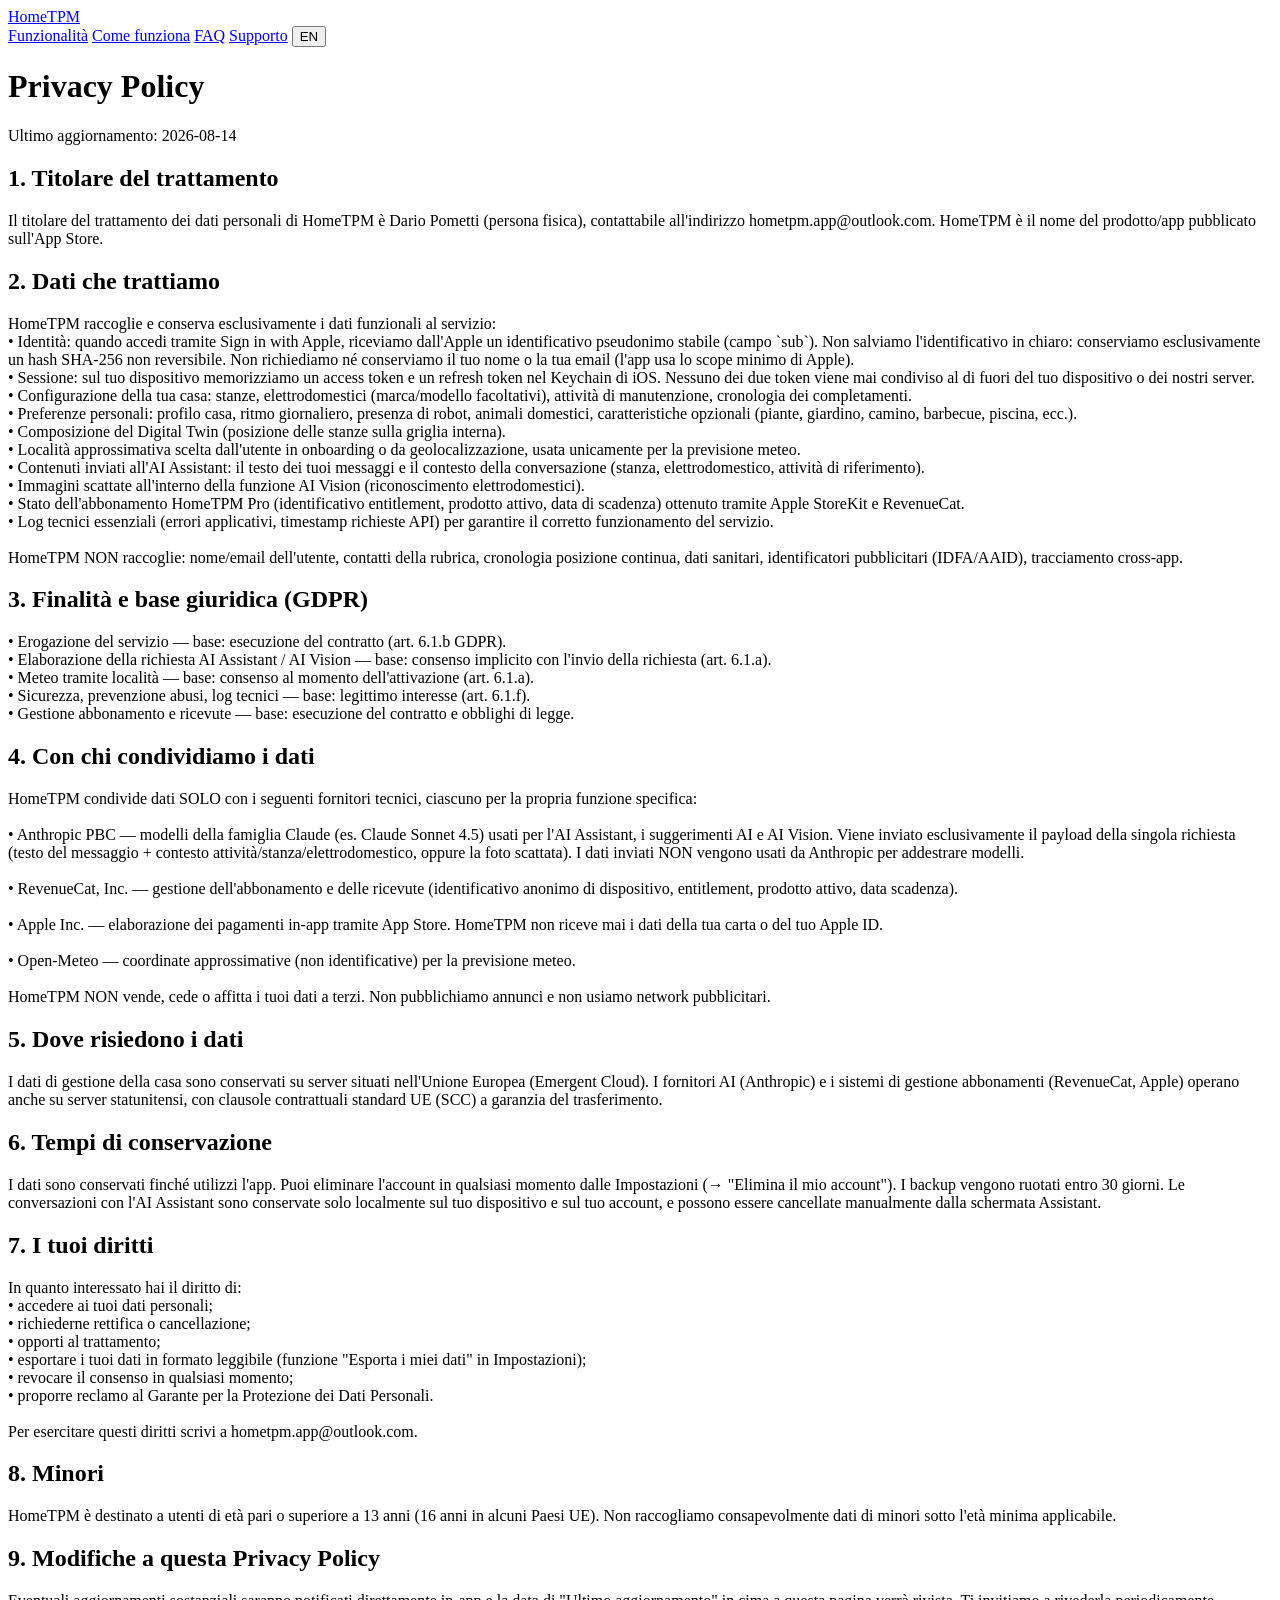
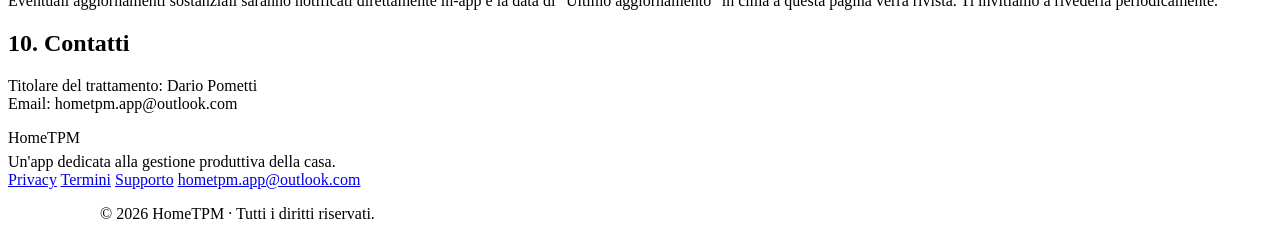
==== privacy.html @ e12c5541 "Add files via upload" ====
<!doctype html><html lang="it"><head>
<title data-title-it="Privacy Policy · HomeTPM" data-title-en="Privacy Policy · HomeTPM">Privacy Policy · HomeTPM</title>
<meta name="description" data-desc-it="Privacy Policy di HomeTPM." data-desc-en="Privacy Policy of HomeTPM." content="Privacy Policy di HomeTPM.">
<meta charset="utf-8">
<meta name="viewport" content="width=device-width,initial-scale=1,viewport-fit=cover">
<meta name="theme-color" content="#2E7D5F">
<link rel="stylesheet" href="assets/css/style.css">
<script defer src="assets/js/i18n.js"></script>
</head><body>
<header class="nav"><div class="nav-inner">
  <a href="index.html" class="brand-mark"><span class="dot"></span> HomeTPM</a>
  <nav class="nav-links">
    <a href="index.html#features" data-it="Funzionalità" data-en="Features">Funzionalità</a>
    <a href="index.html#how" data-it="Come funziona" data-en="How it works">Come funziona</a>
    <a href="index.html#faq" data-it="FAQ" data-en="FAQ">FAQ</a>
    <a href="support.html" data-it="Supporto" data-en="Support">Supporto</a>
    <button id="lang-toggle" class="lang" aria-label="Language">EN</button>
  </nav>
</div></header>
<main class="legal-page">
  <h1 data-it="Privacy Policy" data-en="Privacy Policy">Privacy Policy</h1>
  <div class="updated" data-it="Ultimo aggiornamento: 2026-08-14" data-en="Last updated: 2026-08-14">Ultimo aggiornamento: 2026-08-14</div>
  <h2 data-it="1. Titolare del trattamento" data-en="1. Data controller">1. Titolare del trattamento</h2><p data-it="Il titolare del trattamento dei dati personali di HomeTPM è Dario Pometti (persona fisica), contattabile all&#x27;indirizzo hometpm.app@outlook.com. HomeTPM è il nome del prodotto/app pubblicato sull&#x27;App Store." data-en="The data controller for HomeTPM is Dario Pometti (natural person), reachable at hometpm.app@outlook.com. HomeTPM is the name of the product/app published on the App Store.">Il titolare del trattamento dei dati personali di HomeTPM è Dario Pometti (persona fisica), contattabile all&#x27;indirizzo hometpm.app@outlook.com. HomeTPM è il nome del prodotto/app pubblicato sull&#x27;App Store.</p><h2 data-it="2. Dati che trattiamo" data-en="2. Data we process">2. Dati che trattiamo</h2><p data-it="HomeTPM raccoglie e conserva esclusivamente i dati funzionali al servizio:<br>• Identità: quando accedi tramite Sign in with Apple, riceviamo dall&#x27;Apple un identificativo pseudonimo stabile (campo `sub`). Non salviamo l&#x27;identificativo in chiaro: conserviamo esclusivamente un hash SHA-256 non reversibile. Non richiediamo né conserviamo il tuo nome o la tua email (l&#x27;app usa lo scope minimo di Apple).<br>• Sessione: sul tuo dispositivo memorizziamo un access token e un refresh token nel Keychain di iOS. Nessuno dei due token viene mai condiviso al di fuori del tuo dispositivo o dei nostri server.<br>• Configurazione della tua casa: stanze, elettrodomestici (marca/modello facoltativi), attività di manutenzione, cronologia dei completamenti.<br>• Preferenze personali: profilo casa, ritmo giornaliero, presenza di robot, animali domestici, caratteristiche opzionali (piante, giardino, camino, barbecue, piscina, ecc.).<br>• Composizione del Digital Twin (posizione delle stanze sulla griglia interna).<br>• Località approssimativa scelta dall&#x27;utente in onboarding o da geolocalizzazione, usata unicamente per la previsione meteo.<br>• Contenuti inviati all&#x27;AI Assistant: il testo dei tuoi messaggi e il contesto della conversazione (stanza, elettrodomestico, attività di riferimento).<br>• Immagini scattate all&#x27;interno della funzione AI Vision (riconoscimento elettrodomestici).<br>• Stato dell&#x27;abbonamento HomeTPM Pro (identificativo entitlement, prodotto attivo, data di scadenza) ottenuto tramite Apple StoreKit e RevenueCat.<br>• Log tecnici essenziali (errori applicativi, timestamp richieste API) per garantire il corretto funzionamento del servizio.<br><br>HomeTPM NON raccoglie: nome/email dell&#x27;utente, contatti della rubrica, cronologia posizione continua, dati sanitari, identificatori pubblicitari (IDFA/AAID), tracciamento cross-app." data-en="HomeTPM collects and stores only data that is functional to the service:<br>• Identity: when you sign in with Apple, we receive a stable pseudonymous identifier (`sub`) from Apple. We DO NOT store it in clear text: we only keep a non-reversible SHA-256 hash. We do not request nor store your name or email (the app uses the minimum Apple scope).<br>• Session: your device stores an access token and a refresh token in the iOS Keychain. Neither token is ever shared outside your device or our servers.<br>• Your home configuration: rooms, appliances (optional brand/model), maintenance tasks, completion history.<br>• Personal preferences: house profile, daily pace, robot presence, pets, optional home features (plants, garden, fireplace, barbecue, pool, etc.).<br>• Digital Twin composition (room positions on the internal grid).<br>• Approximate location chosen at onboarding or via geolocation, used solely for the weather forecast.<br>• Content sent to the AI Assistant: the text of your messages and the conversation context (room, appliance, task).<br>• Photos taken via the AI Vision function (appliance recognition).<br>• HomeTPM Pro subscription state (entitlement identifier, active product, expiry date) obtained via Apple StoreKit and RevenueCat.<br>• Essential technical logs (app errors, API request timestamps) to keep the service running correctly.<br><br>HomeTPM DOES NOT collect: user name/email, address book contacts, continuous location history, health data, advertising identifiers (IDFA/AAID), or cross-app tracking.">HomeTPM raccoglie e conserva esclusivamente i dati funzionali al servizio:<br>• Identità: quando accedi tramite Sign in with Apple, riceviamo dall&#x27;Apple un identificativo pseudonimo stabile (campo `sub`). Non salviamo l&#x27;identificativo in chiaro: conserviamo esclusivamente un hash SHA-256 non reversibile. Non richiediamo né conserviamo il tuo nome o la tua email (l&#x27;app usa lo scope minimo di Apple).<br>• Sessione: sul tuo dispositivo memorizziamo un access token e un refresh token nel Keychain di iOS. Nessuno dei due token viene mai condiviso al di fuori del tuo dispositivo o dei nostri server.<br>• Configurazione della tua casa: stanze, elettrodomestici (marca/modello facoltativi), attività di manutenzione, cronologia dei completamenti.<br>• Preferenze personali: profilo casa, ritmo giornaliero, presenza di robot, animali domestici, caratteristiche opzionali (piante, giardino, camino, barbecue, piscina, ecc.).<br>• Composizione del Digital Twin (posizione delle stanze sulla griglia interna).<br>• Località approssimativa scelta dall&#x27;utente in onboarding o da geolocalizzazione, usata unicamente per la previsione meteo.<br>• Contenuti inviati all&#x27;AI Assistant: il testo dei tuoi messaggi e il contesto della conversazione (stanza, elettrodomestico, attività di riferimento).<br>• Immagini scattate all&#x27;interno della funzione AI Vision (riconoscimento elettrodomestici).<br>• Stato dell&#x27;abbonamento HomeTPM Pro (identificativo entitlement, prodotto attivo, data di scadenza) ottenuto tramite Apple StoreKit e RevenueCat.<br>• Log tecnici essenziali (errori applicativi, timestamp richieste API) per garantire il corretto funzionamento del servizio.<br><br>HomeTPM NON raccoglie: nome/email dell&#x27;utente, contatti della rubrica, cronologia posizione continua, dati sanitari, identificatori pubblicitari (IDFA/AAID), tracciamento cross-app.</p><h2 data-it="3. Finalità e base giuridica (GDPR)" data-en="3. Purposes and legal basis (GDPR)">3. Finalità e base giuridica (GDPR)</h2><p data-it="• Erogazione del servizio — base: esecuzione del contratto (art. 6.1.b GDPR).<br>• Elaborazione della richiesta AI Assistant / AI Vision — base: consenso implicito con l&#x27;invio della richiesta (art. 6.1.a).<br>• Meteo tramite località — base: consenso al momento dell&#x27;attivazione (art. 6.1.a).<br>• Sicurezza, prevenzione abusi, log tecnici — base: legittimo interesse (art. 6.1.f).<br>• Gestione abbonamento e ricevute — base: esecuzione del contratto e obblighi di legge." data-en="• Delivering the service — basis: contract performance (GDPR art. 6.1.b).<br>• Processing your AI Assistant / AI Vision requests — basis: implicit consent when you send the request (art. 6.1.a).<br>• Weather via location — basis: consent given at activation (art. 6.1.a).<br>• Security, abuse prevention, technical logs — basis: legitimate interest (art. 6.1.f).<br>• Subscription and receipt management — basis: contract performance and legal obligation.">• Erogazione del servizio — base: esecuzione del contratto (art. 6.1.b GDPR).<br>• Elaborazione della richiesta AI Assistant / AI Vision — base: consenso implicito con l&#x27;invio della richiesta (art. 6.1.a).<br>• Meteo tramite località — base: consenso al momento dell&#x27;attivazione (art. 6.1.a).<br>• Sicurezza, prevenzione abusi, log tecnici — base: legittimo interesse (art. 6.1.f).<br>• Gestione abbonamento e ricevute — base: esecuzione del contratto e obblighi di legge.</p><h2 data-it="4. Con chi condividiamo i dati" data-en="4. Who we share data with">4. Con chi condividiamo i dati</h2><p data-it="HomeTPM condivide dati SOLO con i seguenti fornitori tecnici, ciascuno per la propria funzione specifica:<br><br>• Anthropic PBC — modelli della famiglia Claude (es. Claude Sonnet 4.5) usati per l&#x27;AI Assistant, i suggerimenti AI e AI Vision. Viene inviato esclusivamente il payload della singola richiesta (testo del messaggio + contesto attività/stanza/elettrodomestico, oppure la foto scattata). I dati inviati NON vengono usati da Anthropic per addestrare modelli.<br><br>• RevenueCat, Inc. — gestione dell&#x27;abbonamento e delle ricevute (identificativo anonimo di dispositivo, entitlement, prodotto attivo, data scadenza).<br><br>• Apple Inc. — elaborazione dei pagamenti in-app tramite App Store. HomeTPM non riceve mai i dati della tua carta o del tuo Apple ID.<br><br>• Open-Meteo — coordinate approssimative (non identificative) per la previsione meteo.<br><br>HomeTPM NON vende, cede o affitta i tuoi dati a terzi. Non pubblichiamo annunci e non usiamo network pubblicitari." data-en="HomeTPM shares data ONLY with the following technical providers, each for their specific function:<br><br>• Anthropic PBC — Claude family models (e.g. Claude Sonnet 4.5) used for the AI Assistant, AI tips and AI Vision. Only the payload of the individual request is sent (message text + task/room/appliance context, or the captured photo). Data sent is NOT used by Anthropic to train models.<br><br>• RevenueCat, Inc. — subscription and receipt management (anonymous device identifier, entitlement, active product, expiry date).<br><br>• Apple Inc. — in-app payment processing via the App Store. HomeTPM never receives your card or Apple ID details.<br><br>• Open-Meteo — approximate coordinates (non-identifying) for the weather forecast.<br><br>HomeTPM DOES NOT sell, license or rent your data to third parties. No ads, no advertising networks.">HomeTPM condivide dati SOLO con i seguenti fornitori tecnici, ciascuno per la propria funzione specifica:<br><br>• Anthropic PBC — modelli della famiglia Claude (es. Claude Sonnet 4.5) usati per l&#x27;AI Assistant, i suggerimenti AI e AI Vision. Viene inviato esclusivamente il payload della singola richiesta (testo del messaggio + contesto attività/stanza/elettrodomestico, oppure la foto scattata). I dati inviati NON vengono usati da Anthropic per addestrare modelli.<br><br>• RevenueCat, Inc. — gestione dell&#x27;abbonamento e delle ricevute (identificativo anonimo di dispositivo, entitlement, prodotto attivo, data scadenza).<br><br>• Apple Inc. — elaborazione dei pagamenti in-app tramite App Store. HomeTPM non riceve mai i dati della tua carta o del tuo Apple ID.<br><br>• Open-Meteo — coordinate approssimative (non identificative) per la previsione meteo.<br><br>HomeTPM NON vende, cede o affitta i tuoi dati a terzi. Non pubblichiamo annunci e non usiamo network pubblicitari.</p><h2 data-it="5. Dove risiedono i dati" data-en="5. Where data resides">5. Dove risiedono i dati</h2><p data-it="I dati di gestione della casa sono conservati su server situati nell&#x27;Unione Europea (Emergent Cloud). I fornitori AI (Anthropic) e i sistemi di gestione abbonamenti (RevenueCat, Apple) operano anche su server statunitensi, con clausole contrattuali standard UE (SCC) a garanzia del trasferimento." data-en="Home management data is stored on servers located in the European Union (Emergent Cloud). AI providers (Anthropic) and subscription management systems (RevenueCat, Apple) also operate on US servers, under EU Standard Contractual Clauses (SCC) to safeguard the transfer.">I dati di gestione della casa sono conservati su server situati nell&#x27;Unione Europea (Emergent Cloud). I fornitori AI (Anthropic) e i sistemi di gestione abbonamenti (RevenueCat, Apple) operano anche su server statunitensi, con clausole contrattuali standard UE (SCC) a garanzia del trasferimento.</p><h2 data-it="6. Tempi di conservazione" data-en="6. Retention">6. Tempi di conservazione</h2><p data-it="I dati sono conservati finché utilizzi l&#x27;app. Puoi eliminare l&#x27;account in qualsiasi momento dalle Impostazioni (→ &quot;Elimina il mio account&quot;). I backup vengono ruotati entro 30 giorni. Le conversazioni con l&#x27;AI Assistant sono conservate solo localmente sul tuo dispositivo e sul tuo account, e possono essere cancellate manualmente dalla schermata Assistant." data-en="Data is kept as long as you use the app. You can delete your account at any time from Settings (→ &quot;Delete my account&quot;). Backups rotate within 30 days. AI Assistant conversations are kept only on your device and your account and can be cleared manually from the Assistant screen.">I dati sono conservati finché utilizzi l&#x27;app. Puoi eliminare l&#x27;account in qualsiasi momento dalle Impostazioni (→ &quot;Elimina il mio account&quot;). I backup vengono ruotati entro 30 giorni. Le conversazioni con l&#x27;AI Assistant sono conservate solo localmente sul tuo dispositivo e sul tuo account, e possono essere cancellate manualmente dalla schermata Assistant.</p><h2 data-it="7. I tuoi diritti" data-en="7. Your rights">7. I tuoi diritti</h2><p data-it="In quanto interessato hai il diritto di:<br>• accedere ai tuoi dati personali;<br>• richiederne rettifica o cancellazione;<br>• opporti al trattamento;<br>• esportare i tuoi dati in formato leggibile (funzione &quot;Esporta i miei dati&quot; in Impostazioni);<br>• revocare il consenso in qualsiasi momento;<br>• proporre reclamo al Garante per la Protezione dei Dati Personali.<br><br>Per esercitare questi diritti scrivi a hometpm.app@outlook.com." data-en="As data subject you have the right to:<br>• access your personal data;<br>• request rectification or deletion;<br>• object to processing;<br>• export your data in a portable format (&quot;Export my data&quot; in Settings);<br>• withdraw consent at any time;<br>• lodge a complaint with your local Data Protection Authority.<br><br>To exercise these rights write to hometpm.app@outlook.com.">In quanto interessato hai il diritto di:<br>• accedere ai tuoi dati personali;<br>• richiederne rettifica o cancellazione;<br>• opporti al trattamento;<br>• esportare i tuoi dati in formato leggibile (funzione &quot;Esporta i miei dati&quot; in Impostazioni);<br>• revocare il consenso in qualsiasi momento;<br>• proporre reclamo al Garante per la Protezione dei Dati Personali.<br><br>Per esercitare questi diritti scrivi a hometpm.app@outlook.com.</p><h2 data-it="8. Minori" data-en="8. Minors">8. Minori</h2><p data-it="HomeTPM è destinato a utenti di età pari o superiore a 13 anni (16 anni in alcuni Paesi UE). Non raccogliamo consapevolmente dati di minori sotto l&#x27;età minima applicabile." data-en="HomeTPM is intended for users aged 13 or older (16 in some EU countries). We do not knowingly collect data from minors below the applicable minimum age.">HomeTPM è destinato a utenti di età pari o superiore a 13 anni (16 anni in alcuni Paesi UE). Non raccogliamo consapevolmente dati di minori sotto l&#x27;età minima applicabile.</p><h2 data-it="9. Modifiche a questa Privacy Policy" data-en="9. Changes to this Privacy Policy">9. Modifiche a questa Privacy Policy</h2><p data-it="Eventuali aggiornamenti sostanziali saranno notificati direttamente in-app e la data di &quot;Ultimo aggiornamento&quot; in cima a questa pagina verrà rivista. Ti invitiamo a rivederla periodicamente." data-en="Any material update will be notified in-app and the &quot;Last updated&quot; date at the top of this page will be revised. We encourage you to review it periodically.">Eventuali aggiornamenti sostanziali saranno notificati direttamente in-app e la data di &quot;Ultimo aggiornamento&quot; in cima a questa pagina verrà rivista. Ti invitiamo a rivederla periodicamente.</p><h2 data-it="10. Contatti" data-en="10. Contact">10. Contatti</h2><p data-it="Titolare del trattamento: Dario Pometti<br>Email: hometpm.app@outlook.com" data-en="Data controller: Dario Pometti<br>Email: hometpm.app@outlook.com">Titolare del trattamento: Dario Pometti<br>Email: hometpm.app@outlook.com</p>
</main>
<footer class="footer"><div class="footer-inner">
  <div>
    <div class="brand-mark"><span class="dot"></span> HomeTPM</div>
    <div class="footer-copy" style="margin-top:6px" data-it="Un'app dedicata alla gestione produttiva della casa." data-en="An app dedicated to productive home management.">Un'app dedicata alla gestione produttiva della casa.</div>
  </div>
  <div class="footer-links">
    <a href="privacy.html" data-it="Privacy" data-en="Privacy">Privacy</a>
    <a href="terms.html" data-it="Termini" data-en="Terms">Termini</a>
    <a href="support.html" data-it="Supporto" data-en="Support">Supporto</a>
    <a href="mailto:hometpm.app@outlook.com">hometpm.app@outlook.com</a>
  </div>
</div>
<div style="max-width:1080px;margin:16px auto 0;padding:0 22px" class="footer-copy">© 2026 HomeTPM · <span data-it="Tutti i diritti riservati." data-en="All rights reserved.">Tutti i diritti riservati.</span></div>
</footer>
</body></html>
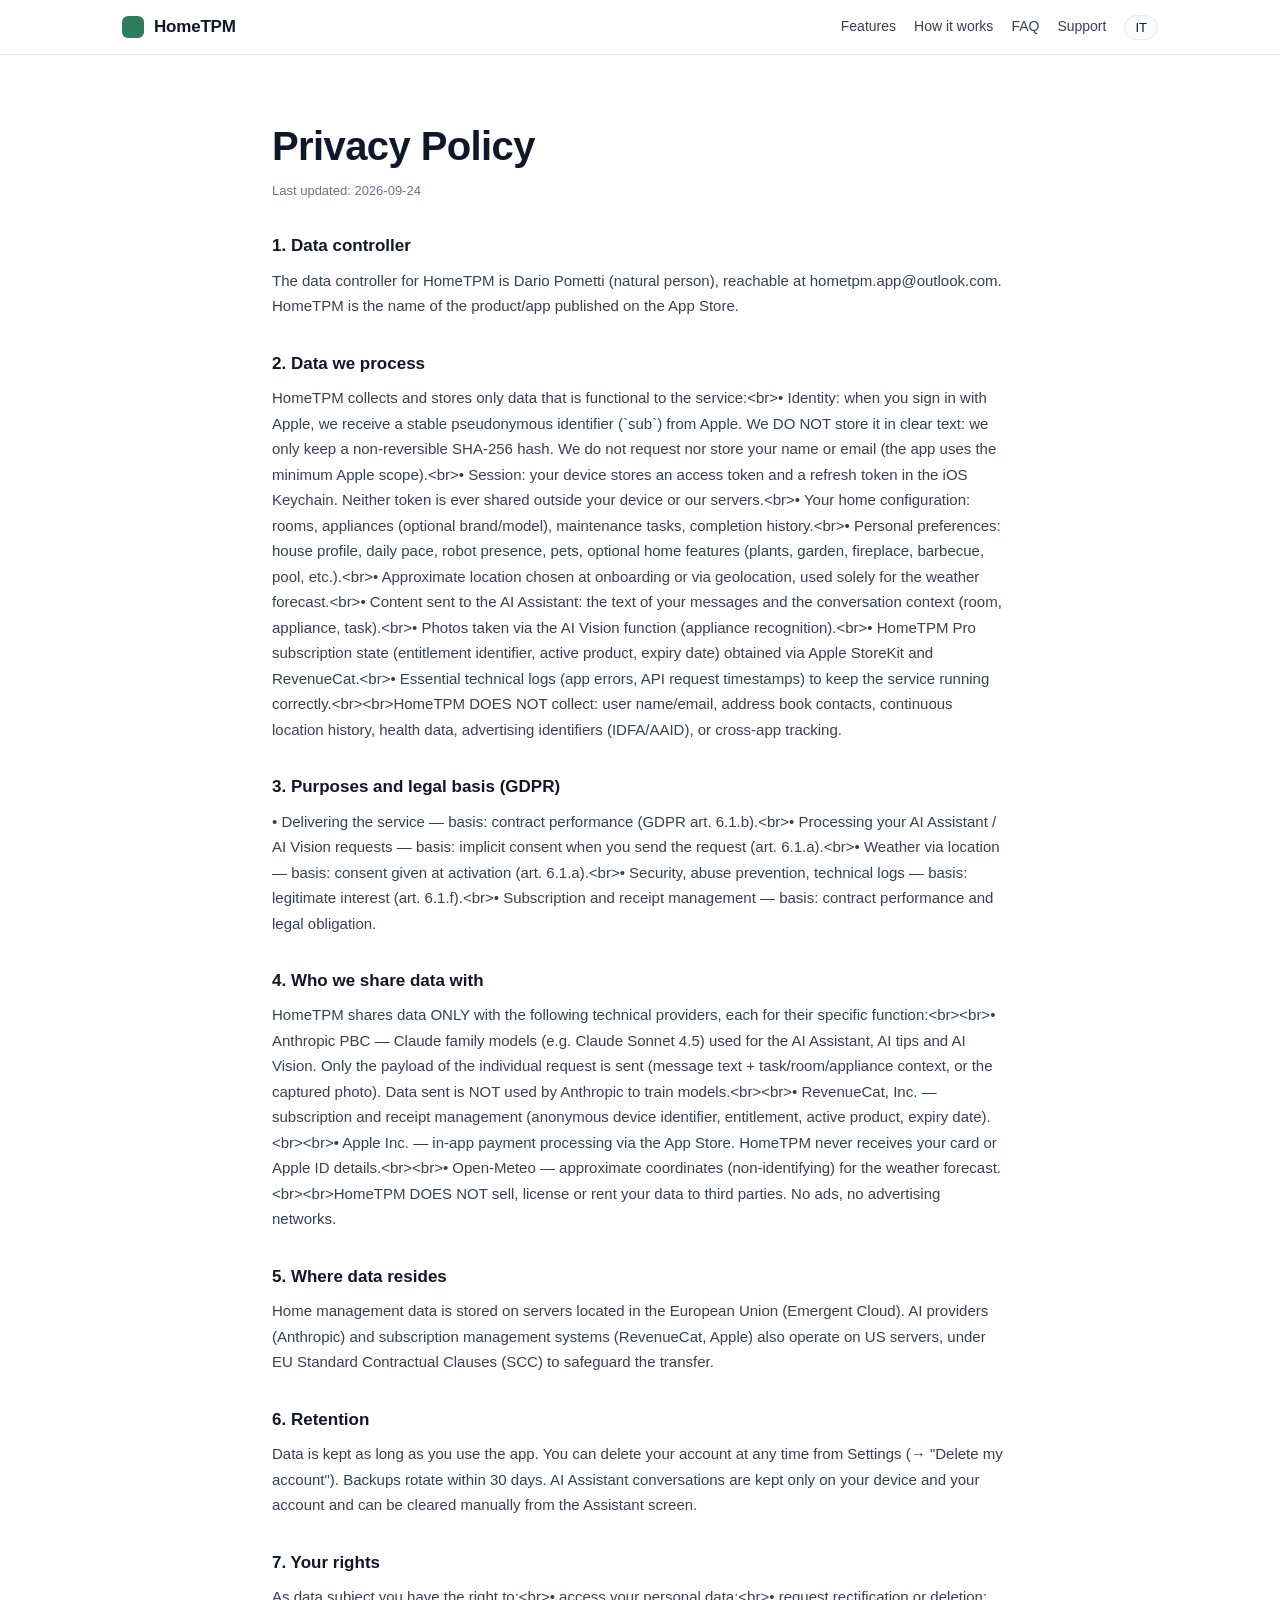
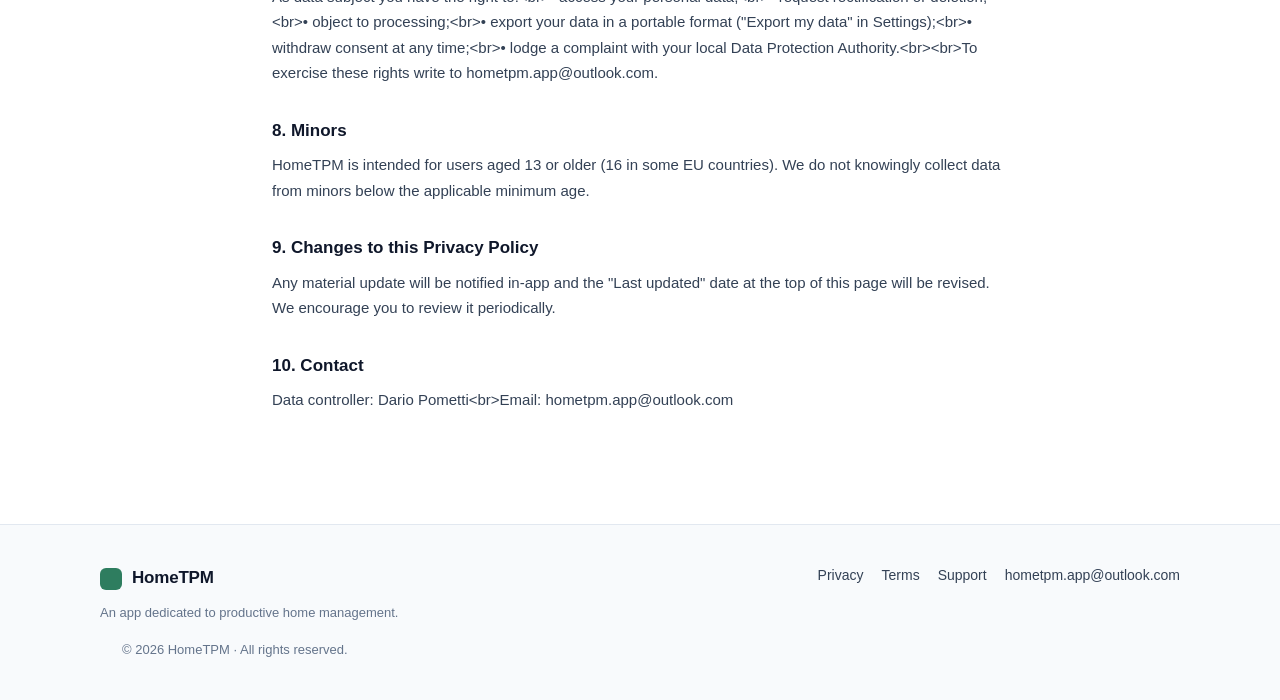
==== commit a8a75d12: "Add files via upload" ====
--- a/privacy.html
+++ b/privacy.html
@@ -19,8 +19,8 @@
 </div></header>
 <main class="legal-page">
   <h1 data-it="Privacy Policy" data-en="Privacy Policy">Privacy Policy</h1>
-  <div class="updated" data-it="Ultimo aggiornamento: 2026-08-14" data-en="Last updated: 2026-08-14">Ultimo aggiornamento: 2026-08-14</div>
-  <h2 data-it="1. Titolare del trattamento" data-en="1. Data controller">1. Titolare del trattamento</h2><p data-it="Il titolare del trattamento dei dati personali di HomeTPM è Dario Pometti (persona fisica), contattabile all&#x27;indirizzo hometpm.app@outlook.com. HomeTPM è il nome del prodotto/app pubblicato sull&#x27;App Store." data-en="The data controller for HomeTPM is Dario Pometti (natural person), reachable at hometpm.app@outlook.com. HomeTPM is the name of the product/app published on the App Store.">Il titolare del trattamento dei dati personali di HomeTPM è Dario Pometti (persona fisica), contattabile all&#x27;indirizzo hometpm.app@outlook.com. HomeTPM è il nome del prodotto/app pubblicato sull&#x27;App Store.</p><h2 data-it="2. Dati che trattiamo" data-en="2. Data we process">2. Dati che trattiamo</h2><p data-it="HomeTPM raccoglie e conserva esclusivamente i dati funzionali al servizio:<br>• Identità: quando accedi tramite Sign in with Apple, riceviamo dall&#x27;Apple un identificativo pseudonimo stabile (campo `sub`). Non salviamo l&#x27;identificativo in chiaro: conserviamo esclusivamente un hash SHA-256 non reversibile. Non richiediamo né conserviamo il tuo nome o la tua email (l&#x27;app usa lo scope minimo di Apple).<br>• Sessione: sul tuo dispositivo memorizziamo un access token e un refresh token nel Keychain di iOS. Nessuno dei due token viene mai condiviso al di fuori del tuo dispositivo o dei nostri server.<br>• Configurazione della tua casa: stanze, elettrodomestici (marca/modello facoltativi), attività di manutenzione, cronologia dei completamenti.<br>• Preferenze personali: profilo casa, ritmo giornaliero, presenza di robot, animali domestici, caratteristiche opzionali (piante, giardino, camino, barbecue, piscina, ecc.).<br>• Composizione del Digital Twin (posizione delle stanze sulla griglia interna).<br>• Località approssimativa scelta dall&#x27;utente in onboarding o da geolocalizzazione, usata unicamente per la previsione meteo.<br>• Contenuti inviati all&#x27;AI Assistant: il testo dei tuoi messaggi e il contesto della conversazione (stanza, elettrodomestico, attività di riferimento).<br>• Immagini scattate all&#x27;interno della funzione AI Vision (riconoscimento elettrodomestici).<br>• Stato dell&#x27;abbonamento HomeTPM Pro (identificativo entitlement, prodotto attivo, data di scadenza) ottenuto tramite Apple StoreKit e RevenueCat.<br>• Log tecnici essenziali (errori applicativi, timestamp richieste API) per garantire il corretto funzionamento del servizio.<br><br>HomeTPM NON raccoglie: nome/email dell&#x27;utente, contatti della rubrica, cronologia posizione continua, dati sanitari, identificatori pubblicitari (IDFA/AAID), tracciamento cross-app." data-en="HomeTPM collects and stores only data that is functional to the service:<br>• Identity: when you sign in with Apple, we receive a stable pseudonymous identifier (`sub`) from Apple. We DO NOT store it in clear text: we only keep a non-reversible SHA-256 hash. We do not request nor store your name or email (the app uses the minimum Apple scope).<br>• Session: your device stores an access token and a refresh token in the iOS Keychain. Neither token is ever shared outside your device or our servers.<br>• Your home configuration: rooms, appliances (optional brand/model), maintenance tasks, completion history.<br>• Personal preferences: house profile, daily pace, robot presence, pets, optional home features (plants, garden, fireplace, barbecue, pool, etc.).<br>• Digital Twin composition (room positions on the internal grid).<br>• Approximate location chosen at onboarding or via geolocation, used solely for the weather forecast.<br>• Content sent to the AI Assistant: the text of your messages and the conversation context (room, appliance, task).<br>• Photos taken via the AI Vision function (appliance recognition).<br>• HomeTPM Pro subscription state (entitlement identifier, active product, expiry date) obtained via Apple StoreKit and RevenueCat.<br>• Essential technical logs (app errors, API request timestamps) to keep the service running correctly.<br><br>HomeTPM DOES NOT collect: user name/email, address book contacts, continuous location history, health data, advertising identifiers (IDFA/AAID), or cross-app tracking.">HomeTPM raccoglie e conserva esclusivamente i dati funzionali al servizio:<br>• Identità: quando accedi tramite Sign in with Apple, riceviamo dall&#x27;Apple un identificativo pseudonimo stabile (campo `sub`). Non salviamo l&#x27;identificativo in chiaro: conserviamo esclusivamente un hash SHA-256 non reversibile. Non richiediamo né conserviamo il tuo nome o la tua email (l&#x27;app usa lo scope minimo di Apple).<br>• Sessione: sul tuo dispositivo memorizziamo un access token e un refresh token nel Keychain di iOS. Nessuno dei due token viene mai condiviso al di fuori del tuo dispositivo o dei nostri server.<br>• Configurazione della tua casa: stanze, elettrodomestici (marca/modello facoltativi), attività di manutenzione, cronologia dei completamenti.<br>• Preferenze personali: profilo casa, ritmo giornaliero, presenza di robot, animali domestici, caratteristiche opzionali (piante, giardino, camino, barbecue, piscina, ecc.).<br>• Composizione del Digital Twin (posizione delle stanze sulla griglia interna).<br>• Località approssimativa scelta dall&#x27;utente in onboarding o da geolocalizzazione, usata unicamente per la previsione meteo.<br>• Contenuti inviati all&#x27;AI Assistant: il testo dei tuoi messaggi e il contesto della conversazione (stanza, elettrodomestico, attività di riferimento).<br>• Immagini scattate all&#x27;interno della funzione AI Vision (riconoscimento elettrodomestici).<br>• Stato dell&#x27;abbonamento HomeTPM Pro (identificativo entitlement, prodotto attivo, data di scadenza) ottenuto tramite Apple StoreKit e RevenueCat.<br>• Log tecnici essenziali (errori applicativi, timestamp richieste API) per garantire il corretto funzionamento del servizio.<br><br>HomeTPM NON raccoglie: nome/email dell&#x27;utente, contatti della rubrica, cronologia posizione continua, dati sanitari, identificatori pubblicitari (IDFA/AAID), tracciamento cross-app.</p><h2 data-it="3. Finalità e base giuridica (GDPR)" data-en="3. Purposes and legal basis (GDPR)">3. Finalità e base giuridica (GDPR)</h2><p data-it="• Erogazione del servizio — base: esecuzione del contratto (art. 6.1.b GDPR).<br>• Elaborazione della richiesta AI Assistant / AI Vision — base: consenso implicito con l&#x27;invio della richiesta (art. 6.1.a).<br>• Meteo tramite località — base: consenso al momento dell&#x27;attivazione (art. 6.1.a).<br>• Sicurezza, prevenzione abusi, log tecnici — base: legittimo interesse (art. 6.1.f).<br>• Gestione abbonamento e ricevute — base: esecuzione del contratto e obblighi di legge." data-en="• Delivering the service — basis: contract performance (GDPR art. 6.1.b).<br>• Processing your AI Assistant / AI Vision requests — basis: implicit consent when you send the request (art. 6.1.a).<br>• Weather via location — basis: consent given at activation (art. 6.1.a).<br>• Security, abuse prevention, technical logs — basis: legitimate interest (art. 6.1.f).<br>• Subscription and receipt management — basis: contract performance and legal obligation.">• Erogazione del servizio — base: esecuzione del contratto (art. 6.1.b GDPR).<br>• Elaborazione della richiesta AI Assistant / AI Vision — base: consenso implicito con l&#x27;invio della richiesta (art. 6.1.a).<br>• Meteo tramite località — base: consenso al momento dell&#x27;attivazione (art. 6.1.a).<br>• Sicurezza, prevenzione abusi, log tecnici — base: legittimo interesse (art. 6.1.f).<br>• Gestione abbonamento e ricevute — base: esecuzione del contratto e obblighi di legge.</p><h2 data-it="4. Con chi condividiamo i dati" data-en="4. Who we share data with">4. Con chi condividiamo i dati</h2><p data-it="HomeTPM condivide dati SOLO con i seguenti fornitori tecnici, ciascuno per la propria funzione specifica:<br><br>• Anthropic PBC — modelli della famiglia Claude (es. Claude Sonnet 4.5) usati per l&#x27;AI Assistant, i suggerimenti AI e AI Vision. Viene inviato esclusivamente il payload della singola richiesta (testo del messaggio + contesto attività/stanza/elettrodomestico, oppure la foto scattata). I dati inviati NON vengono usati da Anthropic per addestrare modelli.<br><br>• RevenueCat, Inc. — gestione dell&#x27;abbonamento e delle ricevute (identificativo anonimo di dispositivo, entitlement, prodotto attivo, data scadenza).<br><br>• Apple Inc. — elaborazione dei pagamenti in-app tramite App Store. HomeTPM non riceve mai i dati della tua carta o del tuo Apple ID.<br><br>• Open-Meteo — coordinate approssimative (non identificative) per la previsione meteo.<br><br>HomeTPM NON vende, cede o affitta i tuoi dati a terzi. Non pubblichiamo annunci e non usiamo network pubblicitari." data-en="HomeTPM shares data ONLY with the following technical providers, each for their specific function:<br><br>• Anthropic PBC — Claude family models (e.g. Claude Sonnet 4.5) used for the AI Assistant, AI tips and AI Vision. Only the payload of the individual request is sent (message text + task/room/appliance context, or the captured photo). Data sent is NOT used by Anthropic to train models.<br><br>• RevenueCat, Inc. — subscription and receipt management (anonymous device identifier, entitlement, active product, expiry date).<br><br>• Apple Inc. — in-app payment processing via the App Store. HomeTPM never receives your card or Apple ID details.<br><br>• Open-Meteo — approximate coordinates (non-identifying) for the weather forecast.<br><br>HomeTPM DOES NOT sell, license or rent your data to third parties. No ads, no advertising networks.">HomeTPM condivide dati SOLO con i seguenti fornitori tecnici, ciascuno per la propria funzione specifica:<br><br>• Anthropic PBC — modelli della famiglia Claude (es. Claude Sonnet 4.5) usati per l&#x27;AI Assistant, i suggerimenti AI e AI Vision. Viene inviato esclusivamente il payload della singola richiesta (testo del messaggio + contesto attività/stanza/elettrodomestico, oppure la foto scattata). I dati inviati NON vengono usati da Anthropic per addestrare modelli.<br><br>• RevenueCat, Inc. — gestione dell&#x27;abbonamento e delle ricevute (identificativo anonimo di dispositivo, entitlement, prodotto attivo, data scadenza).<br><br>• Apple Inc. — elaborazione dei pagamenti in-app tramite App Store. HomeTPM non riceve mai i dati della tua carta o del tuo Apple ID.<br><br>• Open-Meteo — coordinate approssimative (non identificative) per la previsione meteo.<br><br>HomeTPM NON vende, cede o affitta i tuoi dati a terzi. Non pubblichiamo annunci e non usiamo network pubblicitari.</p><h2 data-it="5. Dove risiedono i dati" data-en="5. Where data resides">5. Dove risiedono i dati</h2><p data-it="I dati di gestione della casa sono conservati su server situati nell&#x27;Unione Europea (Emergent Cloud). I fornitori AI (Anthropic) e i sistemi di gestione abbonamenti (RevenueCat, Apple) operano anche su server statunitensi, con clausole contrattuali standard UE (SCC) a garanzia del trasferimento." data-en="Home management data is stored on servers located in the European Union (Emergent Cloud). AI providers (Anthropic) and subscription management systems (RevenueCat, Apple) also operate on US servers, under EU Standard Contractual Clauses (SCC) to safeguard the transfer.">I dati di gestione della casa sono conservati su server situati nell&#x27;Unione Europea (Emergent Cloud). I fornitori AI (Anthropic) e i sistemi di gestione abbonamenti (RevenueCat, Apple) operano anche su server statunitensi, con clausole contrattuali standard UE (SCC) a garanzia del trasferimento.</p><h2 data-it="6. Tempi di conservazione" data-en="6. Retention">6. Tempi di conservazione</h2><p data-it="I dati sono conservati finché utilizzi l&#x27;app. Puoi eliminare l&#x27;account in qualsiasi momento dalle Impostazioni (→ &quot;Elimina il mio account&quot;). I backup vengono ruotati entro 30 giorni. Le conversazioni con l&#x27;AI Assistant sono conservate solo localmente sul tuo dispositivo e sul tuo account, e possono essere cancellate manualmente dalla schermata Assistant." data-en="Data is kept as long as you use the app. You can delete your account at any time from Settings (→ &quot;Delete my account&quot;). Backups rotate within 30 days. AI Assistant conversations are kept only on your device and your account and can be cleared manually from the Assistant screen.">I dati sono conservati finché utilizzi l&#x27;app. Puoi eliminare l&#x27;account in qualsiasi momento dalle Impostazioni (→ &quot;Elimina il mio account&quot;). I backup vengono ruotati entro 30 giorni. Le conversazioni con l&#x27;AI Assistant sono conservate solo localmente sul tuo dispositivo e sul tuo account, e possono essere cancellate manualmente dalla schermata Assistant.</p><h2 data-it="7. I tuoi diritti" data-en="7. Your rights">7. I tuoi diritti</h2><p data-it="In quanto interessato hai il diritto di:<br>• accedere ai tuoi dati personali;<br>• richiederne rettifica o cancellazione;<br>• opporti al trattamento;<br>• esportare i tuoi dati in formato leggibile (funzione &quot;Esporta i miei dati&quot; in Impostazioni);<br>• revocare il consenso in qualsiasi momento;<br>• proporre reclamo al Garante per la Protezione dei Dati Personali.<br><br>Per esercitare questi diritti scrivi a hometpm.app@outlook.com." data-en="As data subject you have the right to:<br>• access your personal data;<br>• request rectification or deletion;<br>• object to processing;<br>• export your data in a portable format (&quot;Export my data&quot; in Settings);<br>• withdraw consent at any time;<br>• lodge a complaint with your local Data Protection Authority.<br><br>To exercise these rights write to hometpm.app@outlook.com.">In quanto interessato hai il diritto di:<br>• accedere ai tuoi dati personali;<br>• richiederne rettifica o cancellazione;<br>• opporti al trattamento;<br>• esportare i tuoi dati in formato leggibile (funzione &quot;Esporta i miei dati&quot; in Impostazioni);<br>• revocare il consenso in qualsiasi momento;<br>• proporre reclamo al Garante per la Protezione dei Dati Personali.<br><br>Per esercitare questi diritti scrivi a hometpm.app@outlook.com.</p><h2 data-it="8. Minori" data-en="8. Minors">8. Minori</h2><p data-it="HomeTPM è destinato a utenti di età pari o superiore a 13 anni (16 anni in alcuni Paesi UE). Non raccogliamo consapevolmente dati di minori sotto l&#x27;età minima applicabile." data-en="HomeTPM is intended for users aged 13 or older (16 in some EU countries). We do not knowingly collect data from minors below the applicable minimum age.">HomeTPM è destinato a utenti di età pari o superiore a 13 anni (16 anni in alcuni Paesi UE). Non raccogliamo consapevolmente dati di minori sotto l&#x27;età minima applicabile.</p><h2 data-it="9. Modifiche a questa Privacy Policy" data-en="9. Changes to this Privacy Policy">9. Modifiche a questa Privacy Policy</h2><p data-it="Eventuali aggiornamenti sostanziali saranno notificati direttamente in-app e la data di &quot;Ultimo aggiornamento&quot; in cima a questa pagina verrà rivista. Ti invitiamo a rivederla periodicamente." data-en="Any material update will be notified in-app and the &quot;Last updated&quot; date at the top of this page will be revised. We encourage you to review it periodically.">Eventuali aggiornamenti sostanziali saranno notificati direttamente in-app e la data di &quot;Ultimo aggiornamento&quot; in cima a questa pagina verrà rivista. Ti invitiamo a rivederla periodicamente.</p><h2 data-it="10. Contatti" data-en="10. Contact">10. Contatti</h2><p data-it="Titolare del trattamento: Dario Pometti<br>Email: hometpm.app@outlook.com" data-en="Data controller: Dario Pometti<br>Email: hometpm.app@outlook.com">Titolare del trattamento: Dario Pometti<br>Email: hometpm.app@outlook.com</p>
+  <div class="updated" data-it="Ultimo aggiornamento: 2026-09-24" data-en="Last updated: 2026-09-24">Ultimo aggiornamento: 2026-09-24</div>
+  <h2 data-it="1. Titolare del trattamento" data-en="1. Data controller">1. Titolare del trattamento</h2><p data-it="Il titolare del trattamento dei dati personali di HomeTPM è Dario Pometti (persona fisica), contattabile all&#x27;indirizzo hometpm.app@outlook.com. HomeTPM è il nome del prodotto/app pubblicato sull&#x27;App Store." data-en="The data controller for HomeTPM is Dario Pometti (natural person), reachable at hometpm.app@outlook.com. HomeTPM is the name of the product/app published on the App Store.">Il titolare del trattamento dei dati personali di HomeTPM è Dario Pometti (persona fisica), contattabile all&#x27;indirizzo hometpm.app@outlook.com. HomeTPM è il nome del prodotto/app pubblicato sull&#x27;App Store.</p><h2 data-it="2. Dati che trattiamo" data-en="2. Data we process">2. Dati che trattiamo</h2><p data-it="HomeTPM raccoglie e conserva esclusivamente i dati funzionali al servizio:<br>• Identità: quando accedi tramite Sign in with Apple, riceviamo dall&#x27;Apple un identificativo pseudonimo stabile (campo `sub`). Non salviamo l&#x27;identificativo in chiaro: conserviamo esclusivamente un hash SHA-256 non reversibile. Non richiediamo né conserviamo il tuo nome o la tua email (l&#x27;app usa lo scope minimo di Apple).<br>• Sessione: sul tuo dispositivo memorizziamo un access token e un refresh token nel Keychain di iOS. Nessuno dei due token viene mai condiviso al di fuori del tuo dispositivo o dei nostri server.<br>• Configurazione della tua casa: stanze, elettrodomestici (marca/modello facoltativi), attività di manutenzione, cronologia dei completamenti.<br>• Preferenze personali: profilo casa, ritmo giornaliero, presenza di robot, animali domestici, caratteristiche opzionali (piante, giardino, camino, barbecue, piscina, ecc.).<br>• Località approssimativa scelta dall&#x27;utente in onboarding o da geolocalizzazione, usata unicamente per la previsione meteo.<br>• Contenuti inviati all&#x27;AI Assistant: il testo dei tuoi messaggi e il contesto della conversazione (stanza, elettrodomestico, attività di riferimento).<br>• Immagini scattate all&#x27;interno della funzione AI Vision (riconoscimento elettrodomestici).<br>• Stato dell&#x27;abbonamento HomeTPM Pro (identificativo entitlement, prodotto attivo, data di scadenza) ottenuto tramite Apple StoreKit e RevenueCat.<br>• Log tecnici essenziali (errori applicativi, timestamp richieste API) per garantire il corretto funzionamento del servizio.<br><br>HomeTPM NON raccoglie: nome/email dell&#x27;utente, contatti della rubrica, cronologia posizione continua, dati sanitari, identificatori pubblicitari (IDFA/AAID), tracciamento cross-app." data-en="HomeTPM collects and stores only data that is functional to the service:<br>• Identity: when you sign in with Apple, we receive a stable pseudonymous identifier (`sub`) from Apple. We DO NOT store it in clear text: we only keep a non-reversible SHA-256 hash. We do not request nor store your name or email (the app uses the minimum Apple scope).<br>• Session: your device stores an access token and a refresh token in the iOS Keychain. Neither token is ever shared outside your device or our servers.<br>• Your home configuration: rooms, appliances (optional brand/model), maintenance tasks, completion history.<br>• Personal preferences: house profile, daily pace, robot presence, pets, optional home features (plants, garden, fireplace, barbecue, pool, etc.).<br>• Approximate location chosen at onboarding or via geolocation, used solely for the weather forecast.<br>• Content sent to the AI Assistant: the text of your messages and the conversation context (room, appliance, task).<br>• Photos taken via the AI Vision function (appliance recognition).<br>• HomeTPM Pro subscription state (entitlement identifier, active product, expiry date) obtained via Apple StoreKit and RevenueCat.<br>• Essential technical logs (app errors, API request timestamps) to keep the service running correctly.<br><br>HomeTPM DOES NOT collect: user name/email, address book contacts, continuous location history, health data, advertising identifiers (IDFA/AAID), or cross-app tracking.">HomeTPM raccoglie e conserva esclusivamente i dati funzionali al servizio:<br>• Identità: quando accedi tramite Sign in with Apple, riceviamo dall&#x27;Apple un identificativo pseudonimo stabile (campo `sub`). Non salviamo l&#x27;identificativo in chiaro: conserviamo esclusivamente un hash SHA-256 non reversibile. Non richiediamo né conserviamo il tuo nome o la tua email (l&#x27;app usa lo scope minimo di Apple).<br>• Sessione: sul tuo dispositivo memorizziamo un access token e un refresh token nel Keychain di iOS. Nessuno dei due token viene mai condiviso al di fuori del tuo dispositivo o dei nostri server.<br>• Configurazione della tua casa: stanze, elettrodomestici (marca/modello facoltativi), attività di manutenzione, cronologia dei completamenti.<br>• Preferenze personali: profilo casa, ritmo giornaliero, presenza di robot, animali domestici, caratteristiche opzionali (piante, giardino, camino, barbecue, piscina, ecc.).<br>• Località approssimativa scelta dall&#x27;utente in onboarding o da geolocalizzazione, usata unicamente per la previsione meteo.<br>• Contenuti inviati all&#x27;AI Assistant: il testo dei tuoi messaggi e il contesto della conversazione (stanza, elettrodomestico, attività di riferimento).<br>• Immagini scattate all&#x27;interno della funzione AI Vision (riconoscimento elettrodomestici).<br>• Stato dell&#x27;abbonamento HomeTPM Pro (identificativo entitlement, prodotto attivo, data di scadenza) ottenuto tramite Apple StoreKit e RevenueCat.<br>• Log tecnici essenziali (errori applicativi, timestamp richieste API) per garantire il corretto funzionamento del servizio.<br><br>HomeTPM NON raccoglie: nome/email dell&#x27;utente, contatti della rubrica, cronologia posizione continua, dati sanitari, identificatori pubblicitari (IDFA/AAID), tracciamento cross-app.</p><h2 data-it="3. Finalità e base giuridica (GDPR)" data-en="3. Purposes and legal basis (GDPR)">3. Finalità e base giuridica (GDPR)</h2><p data-it="• Erogazione del servizio — base: esecuzione del contratto (art. 6.1.b GDPR).<br>• Elaborazione della richiesta AI Assistant / AI Vision — base: consenso implicito con l&#x27;invio della richiesta (art. 6.1.a).<br>• Meteo tramite località — base: consenso al momento dell&#x27;attivazione (art. 6.1.a).<br>• Sicurezza, prevenzione abusi, log tecnici — base: legittimo interesse (art. 6.1.f).<br>• Gestione abbonamento e ricevute — base: esecuzione del contratto e obblighi di legge." data-en="• Delivering the service — basis: contract performance (GDPR art. 6.1.b).<br>• Processing your AI Assistant / AI Vision requests — basis: implicit consent when you send the request (art. 6.1.a).<br>• Weather via location — basis: consent given at activation (art. 6.1.a).<br>• Security, abuse prevention, technical logs — basis: legitimate interest (art. 6.1.f).<br>• Subscription and receipt management — basis: contract performance and legal obligation.">• Erogazione del servizio — base: esecuzione del contratto (art. 6.1.b GDPR).<br>• Elaborazione della richiesta AI Assistant / AI Vision — base: consenso implicito con l&#x27;invio della richiesta (art. 6.1.a).<br>• Meteo tramite località — base: consenso al momento dell&#x27;attivazione (art. 6.1.a).<br>• Sicurezza, prevenzione abusi, log tecnici — base: legittimo interesse (art. 6.1.f).<br>• Gestione abbonamento e ricevute — base: esecuzione del contratto e obblighi di legge.</p><h2 data-it="4. Con chi condividiamo i dati" data-en="4. Who we share data with">4. Con chi condividiamo i dati</h2><p data-it="HomeTPM condivide dati SOLO con i seguenti fornitori tecnici, ciascuno per la propria funzione specifica:<br><br>• Anthropic PBC — modelli della famiglia Claude (es. Claude Sonnet 4.5) usati per l&#x27;AI Assistant, i suggerimenti AI e AI Vision. Viene inviato esclusivamente il payload della singola richiesta (testo del messaggio + contesto attività/stanza/elettrodomestico, oppure la foto scattata). I dati inviati NON vengono usati da Anthropic per addestrare modelli.<br><br>• RevenueCat, Inc. — gestione dell&#x27;abbonamento e delle ricevute (identificativo anonimo di dispositivo, entitlement, prodotto attivo, data scadenza).<br><br>• Apple Inc. — elaborazione dei pagamenti in-app tramite App Store. HomeTPM non riceve mai i dati della tua carta o del tuo Apple ID.<br><br>• Open-Meteo — coordinate approssimative (non identificative) per la previsione meteo.<br><br>HomeTPM NON vende, cede o affitta i tuoi dati a terzi. Non pubblichiamo annunci e non usiamo network pubblicitari." data-en="HomeTPM shares data ONLY with the following technical providers, each for their specific function:<br><br>• Anthropic PBC — Claude family models (e.g. Claude Sonnet 4.5) used for the AI Assistant, AI tips and AI Vision. Only the payload of the individual request is sent (message text + task/room/appliance context, or the captured photo). Data sent is NOT used by Anthropic to train models.<br><br>• RevenueCat, Inc. — subscription and receipt management (anonymous device identifier, entitlement, active product, expiry date).<br><br>• Apple Inc. — in-app payment processing via the App Store. HomeTPM never receives your card or Apple ID details.<br><br>• Open-Meteo — approximate coordinates (non-identifying) for the weather forecast.<br><br>HomeTPM DOES NOT sell, license or rent your data to third parties. No ads, no advertising networks.">HomeTPM condivide dati SOLO con i seguenti fornitori tecnici, ciascuno per la propria funzione specifica:<br><br>• Anthropic PBC — modelli della famiglia Claude (es. Claude Sonnet 4.5) usati per l&#x27;AI Assistant, i suggerimenti AI e AI Vision. Viene inviato esclusivamente il payload della singola richiesta (testo del messaggio + contesto attività/stanza/elettrodomestico, oppure la foto scattata). I dati inviati NON vengono usati da Anthropic per addestrare modelli.<br><br>• RevenueCat, Inc. — gestione dell&#x27;abbonamento e delle ricevute (identificativo anonimo di dispositivo, entitlement, prodotto attivo, data scadenza).<br><br>• Apple Inc. — elaborazione dei pagamenti in-app tramite App Store. HomeTPM non riceve mai i dati della tua carta o del tuo Apple ID.<br><br>• Open-Meteo — coordinate approssimative (non identificative) per la previsione meteo.<br><br>HomeTPM NON vende, cede o affitta i tuoi dati a terzi. Non pubblichiamo annunci e non usiamo network pubblicitari.</p><h2 data-it="5. Dove risiedono i dati" data-en="5. Where data resides">5. Dove risiedono i dati</h2><p data-it="I dati di gestione della casa sono conservati su server situati nell&#x27;Unione Europea (Emergent Cloud). I fornitori AI (Anthropic) e i sistemi di gestione abbonamenti (RevenueCat, Apple) operano anche su server statunitensi, con clausole contrattuali standard UE (SCC) a garanzia del trasferimento." data-en="Home management data is stored on servers located in the European Union (Emergent Cloud). AI providers (Anthropic) and subscription management systems (RevenueCat, Apple) also operate on US servers, under EU Standard Contractual Clauses (SCC) to safeguard the transfer.">I dati di gestione della casa sono conservati su server situati nell&#x27;Unione Europea (Emergent Cloud). I fornitori AI (Anthropic) e i sistemi di gestione abbonamenti (RevenueCat, Apple) operano anche su server statunitensi, con clausole contrattuali standard UE (SCC) a garanzia del trasferimento.</p><h2 data-it="6. Tempi di conservazione" data-en="6. Retention">6. Tempi di conservazione</h2><p data-it="I dati sono conservati finché utilizzi l&#x27;app. Puoi eliminare l&#x27;account in qualsiasi momento dalle Impostazioni (→ &quot;Elimina il mio account&quot;). I backup vengono ruotati entro 30 giorni. Le conversazioni con l&#x27;AI Assistant sono conservate solo localmente sul tuo dispositivo e sul tuo account, e possono essere cancellate manualmente dalla schermata Assistant." data-en="Data is kept as long as you use the app. You can delete your account at any time from Settings (→ &quot;Delete my account&quot;). Backups rotate within 30 days. AI Assistant conversations are kept only on your device and your account and can be cleared manually from the Assistant screen.">I dati sono conservati finché utilizzi l&#x27;app. Puoi eliminare l&#x27;account in qualsiasi momento dalle Impostazioni (→ &quot;Elimina il mio account&quot;). I backup vengono ruotati entro 30 giorni. Le conversazioni con l&#x27;AI Assistant sono conservate solo localmente sul tuo dispositivo e sul tuo account, e possono essere cancellate manualmente dalla schermata Assistant.</p><h2 data-it="7. I tuoi diritti" data-en="7. Your rights">7. I tuoi diritti</h2><p data-it="In quanto interessato hai il diritto di:<br>• accedere ai tuoi dati personali;<br>• richiederne rettifica o cancellazione;<br>• opporti al trattamento;<br>• esportare i tuoi dati in formato leggibile (funzione &quot;Esporta i miei dati&quot; in Impostazioni);<br>• revocare il consenso in qualsiasi momento;<br>• proporre reclamo al Garante per la Protezione dei Dati Personali.<br><br>Per esercitare questi diritti scrivi a hometpm.app@outlook.com." data-en="As data subject you have the right to:<br>• access your personal data;<br>• request rectification or deletion;<br>• object to processing;<br>• export your data in a portable format (&quot;Export my data&quot; in Settings);<br>• withdraw consent at any time;<br>• lodge a complaint with your local Data Protection Authority.<br><br>To exercise these rights write to hometpm.app@outlook.com.">In quanto interessato hai il diritto di:<br>• accedere ai tuoi dati personali;<br>• richiederne rettifica o cancellazione;<br>• opporti al trattamento;<br>• esportare i tuoi dati in formato leggibile (funzione &quot;Esporta i miei dati&quot; in Impostazioni);<br>• revocare il consenso in qualsiasi momento;<br>• proporre reclamo al Garante per la Protezione dei Dati Personali.<br><br>Per esercitare questi diritti scrivi a hometpm.app@outlook.com.</p><h2 data-it="8. Minori" data-en="8. Minors">8. Minori</h2><p data-it="HomeTPM è destinato a utenti di età pari o superiore a 13 anni (16 anni in alcuni Paesi UE). Non raccogliamo consapevolmente dati di minori sotto l&#x27;età minima applicabile." data-en="HomeTPM is intended for users aged 13 or older (16 in some EU countries). We do not knowingly collect data from minors below the applicable minimum age.">HomeTPM è destinato a utenti di età pari o superiore a 13 anni (16 anni in alcuni Paesi UE). Non raccogliamo consapevolmente dati di minori sotto l&#x27;età minima applicabile.</p><h2 data-it="9. Modifiche a questa Privacy Policy" data-en="9. Changes to this Privacy Policy">9. Modifiche a questa Privacy Policy</h2><p data-it="Eventuali aggiornamenti sostanziali saranno notificati direttamente in-app e la data di &quot;Ultimo aggiornamento&quot; in cima a questa pagina verrà rivista. Ti invitiamo a rivederla periodicamente." data-en="Any material update will be notified in-app and the &quot;Last updated&quot; date at the top of this page will be revised. We encourage you to review it periodically.">Eventuali aggiornamenti sostanziali saranno notificati direttamente in-app e la data di &quot;Ultimo aggiornamento&quot; in cima a questa pagina verrà rivista. Ti invitiamo a rivederla periodicamente.</p><h2 data-it="10. Contatti" data-en="10. Contact">10. Contatti</h2><p data-it="Titolare del trattamento: Dario Pometti<br>Email: hometpm.app@outlook.com" data-en="Data controller: Dario Pometti<br>Email: hometpm.app@outlook.com">Titolare del trattamento: Dario Pometti<br>Email: hometpm.app@outlook.com</p>
 </main>
 <footer class="footer"><div class="footer-inner">
   <div>
--- a/assets/css/style.css
+++ b/assets/css/style.css
@@ -0,0 +1,243 @@
+/* HomeTPM · Standalone Website — CSS
+   Vanilla, mobile-first, dark-mode-auto. No external deps.
+   ---------------------------------------------------------------- */
+:root {
+  --brand: #2E7D5F;
+  --brand-2: #4FAB84;
+  --ink: #0F172A;
+  --ink-2: #334155;
+  --ink-3: #64748B;
+  --line: #E2E8F0;
+  --bg: #FFFFFF;
+  --bg-2: #F8FAFC;
+  --bg-3: #F1F5F9;
+  --accent: #E8B75A;
+  --radius: 14px;
+  --radius-lg: 22px;
+  --shadow: 0 8px 32px rgba(15, 23, 42, 0.08);
+  --shadow-soft: 0 2px 12px rgba(15, 23, 42, 0.06);
+  --maxw: 1080px;
+}
+
+@media (prefers-color-scheme: dark) {
+  :root {
+    --ink: #F1F5F9;
+    --ink-2: #CBD5E1;
+    --ink-3: #94A3B8;
+    --line: #1E293B;
+    --bg: #0F172A;
+    --bg-2: #172033;
+    --bg-3: #1E293B;
+    --shadow: 0 8px 32px rgba(0, 0, 0, 0.4);
+    --shadow-soft: 0 2px 12px rgba(0, 0, 0, 0.25);
+  }
+}
+
+* { box-sizing: border-box; }
+html, body {
+  margin: 0; padding: 0;
+  font-family: -apple-system, BlinkMacSystemFont, "SF Pro Text", "Helvetica Neue", Segoe UI, Roboto, Arial, sans-serif;
+  color: var(--ink);
+  background: var(--bg);
+  line-height: 1.55;
+  -webkit-font-smoothing: antialiased;
+}
+
+img { max-width: 100%; height: auto; display: block; }
+a { color: var(--brand); text-decoration: none; }
+a:hover { text-decoration: underline; }
+
+/* ---- Header ---- */
+.nav {
+  position: sticky; top: 0; z-index: 20;
+  background: color-mix(in oklab, var(--bg) 88%, transparent);
+  backdrop-filter: saturate(1.4) blur(14px);
+  -webkit-backdrop-filter: saturate(1.4) blur(14px);
+  border-bottom: 1px solid var(--line);
+}
+
+.nav-inner {
+  max-width: var(--maxw); margin: 0 auto;
+  display: flex; align-items: center; justify-content: space-between;
+  padding: 14px 22px;
+}
+
+.brand-mark {
+  display: inline-flex; align-items: center; gap: 10px;
+  font-weight: 800; letter-spacing: -0.2px; color: var(--ink);
+  font-size: 17px;
+}
+
+.brand-mark .dot { width: 22px; height: 22px; border-radius: 6px; background: var(--brand); }
+.nav-links { display: flex; gap: 18px; align-items: center; }
+.nav-links a { color: var(--ink-2); font-size: 14px; font-weight: 500; }
+.nav-links .lang {
+  border: 1px solid var(--line);
+  border-radius: 999px; padding: 4px 10px; font-size: 13px;
+  background: var(--bg-2); cursor: pointer; color: var(--ink);
+}
+
+@media (max-width: 640px) { .nav-links a:not(.lang) { display: none; } }
+
+/* ---- Hero ---- */
+.hero { max-width: var(--maxw); margin: 0 auto; padding: 64px 22px 36px; }
+.hero-grid { display: grid; gap: 44px; grid-template-columns: 1fr; align-items: center; }
+@media (min-width: 900px) { .hero-grid { grid-template-columns: 1.05fr 1fr; } }
+.eyebrow {
+  font-size: 12px; letter-spacing: 2px; text-transform: uppercase;
+  color: var(--brand); font-weight: 700;
+}
+
+h1.title {
+  margin: 12px 0 14px; font-size: clamp(34px, 6vw, 56px);
+  line-height: 1.05; letter-spacing: -1.1px; font-weight: 800;
+  color: var(--ink);
+}
+
+.subtitle { font-size: 17px; color: var(--ink-2); max-width: 560px; }
+.cta-row { display: flex; flex-wrap: wrap; gap: 12px; margin-top: 26px; }
+.btn {
+  display: inline-flex; align-items: center; gap: 8px;
+  padding: 12px 20px; border-radius: 999px;
+  font-weight: 700; font-size: 14px; letter-spacing: 0.2px;
+  border: 1px solid transparent; cursor: pointer;
+}
+
+.btn-primary { background: var(--brand); color: #FFF; }
+.btn-primary:hover { background: var(--brand-2); text-decoration: none; }
+.btn-ghost { color: var(--ink); border-color: var(--line); background: var(--bg-2); }
+.btn-ghost:hover { border-color: var(--brand); text-decoration: none; }
+.pill-note {
+  display: inline-block; margin-top: 12px;
+  font-size: 12px; color: var(--ink-3);
+  background: var(--bg-3); padding: 6px 12px; border-radius: 999px;
+}
+
+.hero-visual {
+  aspect-ratio: 4 / 3;
+  border-radius: var(--radius-lg);
+  background: linear-gradient(135deg, var(--bg-2), var(--bg-3));
+  border: 1px solid var(--line);
+  display: flex; align-items: center; justify-content: center;
+  color: var(--ink-3); font-size: 13px; letter-spacing: 0.2px;
+  overflow: hidden;
+}
+
+.hero-visual .placeholder {
+  padding: 22px; text-align: center;
+}
+
+.hero-visual .placeholder strong { color: var(--ink-2); display: block; margin-bottom: 6px; }
+
+/* ---- Sections ---- */
+section { max-width: var(--maxw); margin: 0 auto; padding: 60px 22px; }
+.section-title {
+  font-size: clamp(24px, 3.4vw, 32px); line-height: 1.15;
+  letter-spacing: -0.5px; margin: 0 0 8px; font-weight: 800; color: var(--ink);
+}
+
+.section-lead { color: var(--ink-2); max-width: 660px; margin-bottom: 36px; }
+
+/* Features grid */
+.features {
+  display: grid; gap: 18px;
+  grid-template-columns: 1fr;
+}
+
+@media (min-width: 720px) { .features { grid-template-columns: 1fr 1fr; } }
+.feature {
+  padding: 26px;
+  border-radius: var(--radius-lg);
+  background: var(--bg-2);
+  border: 1px solid var(--line);
+  box-shadow: var(--shadow-soft);
+}
+
+.feature-icon {
+  width: 44px; height: 44px; border-radius: 12px;
+  display: flex; align-items: center; justify-content: center;
+  background: color-mix(in oklab, var(--brand) 18%, transparent);
+  color: var(--brand);
+  font-size: 22px; margin-bottom: 14px;
+}
+
+.feature h3 { margin: 0 0 6px; font-size: 18px; color: var(--ink); }
+.feature p { margin: 0; color: var(--ink-2); font-size: 15px; }
+
+/* How it works */
+.steps { display: grid; grid-template-columns: 1fr; gap: 18px; }
+@media (min-width: 720px) { .steps { grid-template-columns: repeat(3, 1fr); } }
+.step {
+  padding: 26px; border-radius: var(--radius-lg);
+  background: var(--bg); border: 1px solid var(--line);
+}
+
+.step-num {
+  display: inline-block; width: 30px; height: 30px; border-radius: 999px;
+  background: var(--brand); color: #FFF; text-align: center; line-height: 30px;
+  font-weight: 800; font-size: 14px; margin-bottom: 12px;
+}
+
+.step h4 { margin: 0 0 4px; font-size: 16px; }
+.step p { margin: 0; color: var(--ink-2); font-size: 14px; }
+
+/* FAQ */
+.faq details {
+  border-bottom: 1px solid var(--line);
+  padding: 18px 4px; cursor: pointer;
+}
+
+.faq summary {
+  list-style: none; font-weight: 700; color: var(--ink);
+  font-size: 16px; display: flex; justify-content: space-between; align-items: center;
+}
+
+.faq summary::-webkit-details-marker { display: none; }
+.faq summary::after {
+  content: "+"; color: var(--ink-3); font-size: 22px; line-height: 1;
+}
+
+.faq details[open] summary::after { content: "−"; }
+.faq details p { margin: 12px 0 0; color: var(--ink-2); font-size: 15px; }
+
+/* About */
+.about-grid { display: grid; gap: 22px; grid-template-columns: 1fr; }
+@media (min-width: 720px) { .about-grid { grid-template-columns: 2fr 1fr; } }
+.about-card {
+  padding: 22px; border-radius: var(--radius);
+  background: var(--bg-2); border: 1px solid var(--line);
+}
+
+.about-card h4 { margin: 0 0 6px; color: var(--ink); }
+.about-card p { margin: 0; color: var(--ink-2); font-size: 14px; }
+
+/* Legal pages typography */
+.legal-page {
+  max-width: 780px; margin: 0 auto; padding: 60px 22px;
+}
+
+.legal-page h1 {
+  font-size: clamp(26px, 4vw, 40px); letter-spacing: -0.6px; margin: 0 0 4px;
+}
+
+.legal-page .updated { color: var(--ink-3); font-size: 13px; margin-bottom: 32px; }
+.legal-page h2 {
+  font-size: 17px; margin: 32px 0 8px; color: var(--ink);
+}
+
+.legal-page p { color: var(--ink-2); font-size: 15px; line-height: 1.7; margin: 0 0 12px; }
+
+/* Footer */
+footer.footer {
+  border-top: 1px solid var(--line); background: var(--bg-2);
+  margin-top: 40px; padding: 40px 22px;
+}
+
+.footer-inner {
+  max-width: var(--maxw); margin: 0 auto;
+  display: flex; flex-wrap: wrap; gap: 20px; justify-content: space-between;
+}
+
+.footer-links { display: flex; gap: 18px; flex-wrap: wrap; }
+.footer-links a { color: var(--ink-2); font-size: 14px; }
+.footer-copy { color: var(--ink-3); font-size: 13px; }
